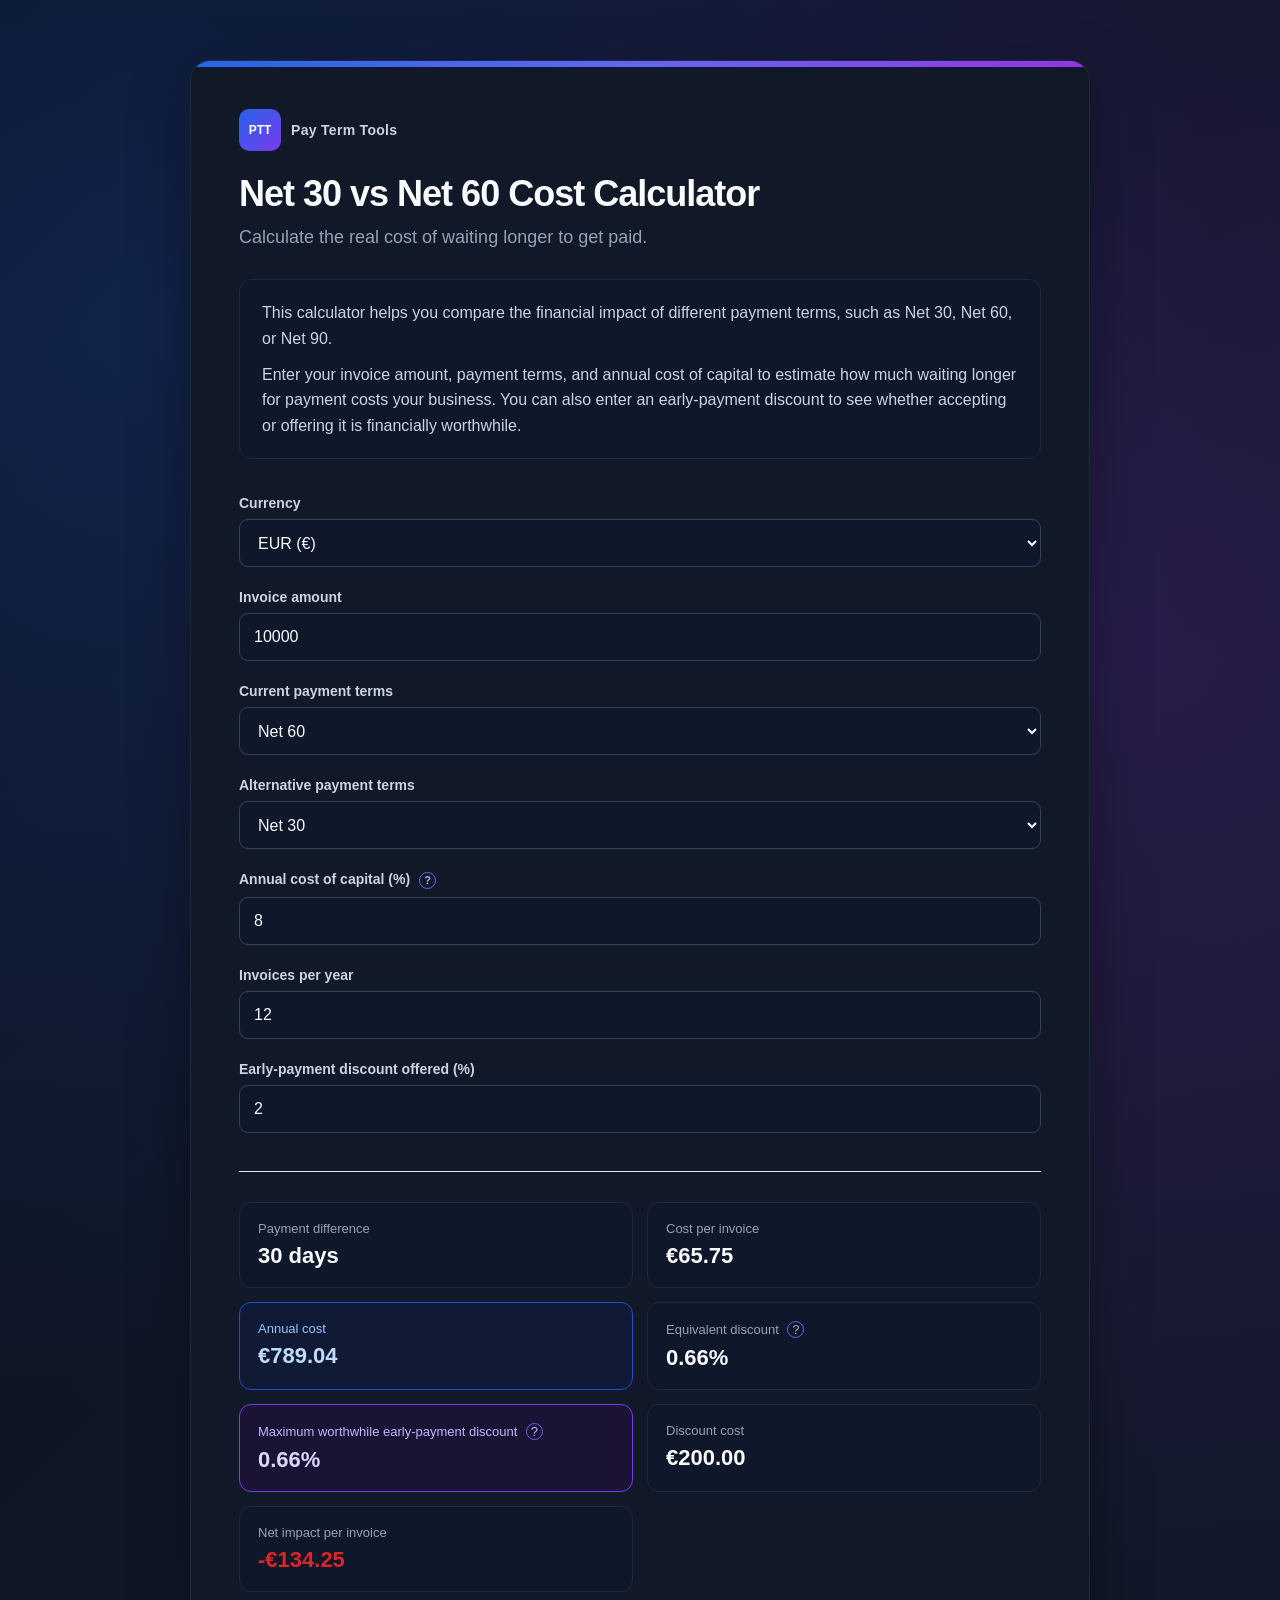
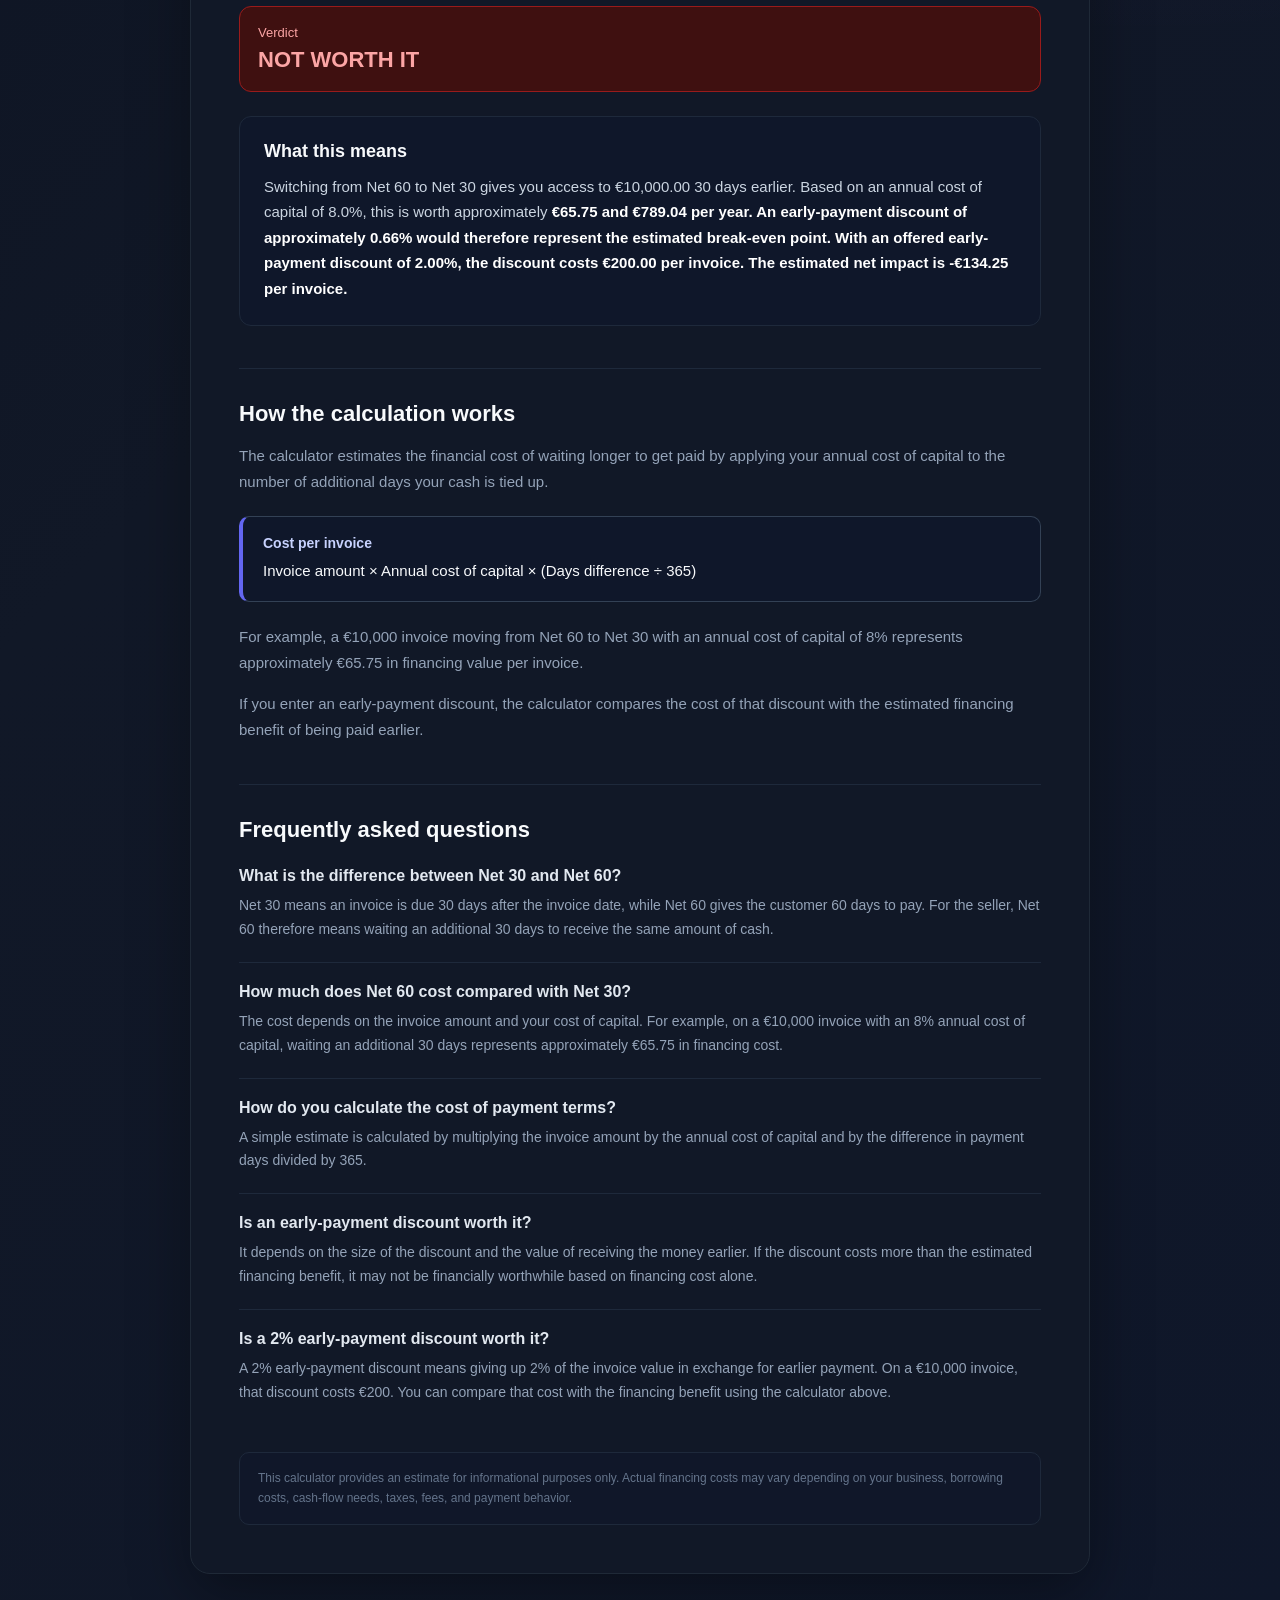
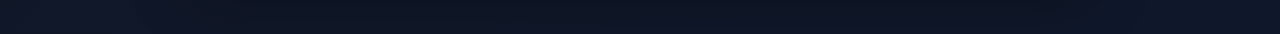
==== index.html @ a427278c "Initial PTT release" ====
<!DOCTYPE html>
<html lang="en">

<head>
    <meta charset="UTF-8">

    <meta
        name="viewport"
        content="width=device-width, initial-scale=1.0"
    >

    <title>
        Net 30 vs Net 60 Cost Calculator | Payment Terms Calculator
    </title>

    <meta
        name="description"
        content="Compare Net 30, Net 60, Net 90 and custom payment terms. Calculate financing cost, annual impact, early-payment discount break-even points, and whether a discount is worth it."
    >

    <meta name="robots" content="index, follow">

    <!-- Add canonical URL after deployment -->

    <meta
        property="og:title"
        content="Net 30 vs Net 60 Cost Calculator"
    >

    <meta
        property="og:description"
        content="Calculate the real cost of longer payment terms and compare early-payment discounts."
    >

    <meta property="og:type" content="website">

    <link rel="icon" type="image/svg+xml" href="favicon.svg">

    <link rel="stylesheet" href="style.css">
</head>

<body>

    <main class="page-container">

        <div class="brand">
            <span class="brand-mark">PTT</span>
            <span class="brand-name">Pay Term Tools</span>
        </div>

        <h1>Net 30 vs Net 60 Cost Calculator</h1>

        <p class="subtitle">
            Calculate the real cost of waiting longer to get paid.
        </p>

        <div class="calculator-intro">
            <p>
                This calculator helps you compare the financial impact of different
                payment terms, such as Net 30, Net 60, or Net 90.
            </p>

            <p>
                Enter your invoice amount, payment terms, and annual cost of capital
                to estimate how much waiting longer for payment costs your business.
                You can also enter an early-payment discount to see whether accepting
                or offering it is financially worthwhile.
            </p>
        </div>

        <div class="field">
            <label for="currency">Currency</label>

            <select id="currency">
                <option value="€" selected>EUR (€)</option>
                <option value="$">USD ($)</option>
                <option value="£">GBP (£)</option>
            </select>
        </div>

        <div class="field">
            <label for="invoiceAmount">Invoice amount</label>

            <input
                type="number"
                id="invoiceAmount"
                value="10000"
                min="0"
                step="100"
            >
        </div>

        <div class="field">
            <label for="currentTerms">
                Current payment terms
            </label>

            <select id="currentTerms">
                <option value="15">Net 15</option>
                <option value="30">Net 30</option>
                <option value="45">Net 45</option>
                <option value="60" selected>Net 60</option>
                <option value="90">Net 90</option>
                <option value="custom">Custom</option>
            </select>

            <input
                type="number"
                id="currentTermsCustom"
                placeholder="Enter number of days"
                min="0"
                style="display: none; margin-top: 10px;"
            >
        </div>

        <div class="field">
            <label for="alternativeTerms">
                Alternative payment terms
            </label>

            <select id="alternativeTerms">
                <option value="15">Net 15</option>
                <option value="30" selected>Net 30</option>
                <option value="45">Net 45</option>
                <option value="60">Net 60</option>
                <option value="90">Net 90</option>
                <option value="custom">Custom</option>
            </select>

            <input
                type="number"
                id="alternativeTermsCustom"
                placeholder="Enter number of days"
                min="0"
                style="display: none; margin-top: 10px;"
            >
        </div>

        <div class="field">
            <label for="capitalCost">
                Annual cost of capital (%)

                <span class="tooltip">
                    ?
                    <span class="tooltip-text">
                        Your estimated annual cost of financing or using capital.
                        For example, enter 8 if your annual cost of capital is 8%.
                    </span>
                </span>
            </label>

            <input
                type="number"
                id="capitalCost"
                value="8"
                min="0"
                step="0.1"
            >
        </div>

        <div class="field">
            <label for="invoicesPerYear">
                Invoices per year
            </label>

            <input
                type="number"
                id="invoicesPerYear"
                value="12"
                min="1"
                step="1"
            >
        </div>

        <div class="field">
            <label for="offeredDiscount">
                Early-payment discount offered (%)
            </label>

            <input
                type="number"
                id="offeredDiscount"
                value="2"
                min="0"
                step="0.1"
            >
        </div>

        <section id="results">

            <div class="result">
                <span>Payment difference</span>
                <strong id="daysResult">30 days</strong>
            </div>

            <div class="result">
                <span>Cost per invoice</span>
                <strong id="invoiceCostResult">€65.75</strong>
            </div>

            <div class="result highlight-result">
                <span>Annual cost</span>
                <strong id="annualCostResult">€789.04</strong>
            </div>

            <div class="result">
                <span>
                    Equivalent discount

                    <span class="tooltip">
                        ?
                        <span class="tooltip-text">
                            The percentage of the invoice value represented by the financial
                            benefit or cost of the difference in payment timing.
                        </span>
                    </span>
                </span>
                <strong id="discountResult">0.66%</strong>
            </div>

            <div class="result discount-highlight">
                <span>
                    Maximum worthwhile early-payment discount

                    <span class="tooltip">
                        ?
                        <span class="tooltip-text">
                            The estimated break-even discount. A larger discount would cost
                            more than the financing benefit of receiving payment earlier.
                        </span>
                    </span>
                </span>
                <strong id="maxDiscountResult">0.66%</strong>
            </div>

            <div class="result">
                <span>Discount cost</span>
                <strong id="discountCostResult">€0.00</strong>
            </div>

            <div class="result">
                <span>Net impact per invoice</span>
                <strong id="netImpactResult">€0.00</strong>
            </div>

            <div class="result verdict-row">
                <span>Verdict</span>
                <strong id="verdictResult">—</strong>
            </div>

            <div id="summary" class="summary-box">
                <h2>What this means</h2>
                <p id="summaryText"></p>
            </div>

        </section>
            <section class="how-it-works">

                <h2>How the calculation works</h2>

                <p>
                    The calculator estimates the financial cost of waiting longer to get paid
                    by applying your annual cost of capital to the number of additional days
                    your cash is tied up.
                </p>

                <div class="formula-box">
                    <strong>Cost per invoice</strong>

                    <span>
                        Invoice amount × Annual cost of capital × (Days difference ÷ 365)
                    </span>
                </div>

                <p>
                    For example, a €10,000 invoice moving from Net 60 to Net 30 with an
                    annual cost of capital of 8% represents approximately €65.75 in financing
                    value per invoice.
                </p>

                <p>
                    If you enter an early-payment discount, the calculator compares the cost
                    of that discount with the estimated financing benefit of being paid earlier.
                </p>

            </section>

            <section class="faq">

                <h2>Frequently asked questions</h2>

                <div class="faq-item">
                    <h3>What is the difference between Net 30 and Net 60?</h3>

                    <p>
                        Net 30 means an invoice is due 30 days after the invoice date,
                        while Net 60 gives the customer 60 days to pay. For the seller,
                        Net 60 therefore means waiting an additional 30 days to receive
                        the same amount of cash.
                    </p>
                </div>

                <div class="faq-item">
                    <h3>How much does Net 60 cost compared with Net 30?</h3>

                    <p>
                        The cost depends on the invoice amount and your cost of capital.
                        For example, on a €10,000 invoice with an 8% annual cost of capital,
                        waiting an additional 30 days represents approximately €65.75
                        in financing cost.
                    </p>
                </div>

                <div class="faq-item">
                    <h3>How do you calculate the cost of payment terms?</h3>

                    <p>
                        A simple estimate is calculated by multiplying the invoice amount
                        by the annual cost of capital and by the difference in payment days
                        divided by 365.
                    </p>
                </div>

                <div class="faq-item">
                    <h3>Is an early-payment discount worth it?</h3>

                    <p>
                        It depends on the size of the discount and the value of receiving
                        the money earlier. If the discount costs more than the estimated
                        financing benefit, it may not be financially worthwhile based on
                        financing cost alone.
                    </p>
                </div>

                <div class="faq-item">
                    <h3>Is a 2% early-payment discount worth it?</h3>

                    <p>
                        A 2% early-payment discount means giving up 2% of the invoice value
                        in exchange for earlier payment. On a €10,000 invoice, that discount
                        costs €200. You can compare that cost with the financing benefit
                        using the calculator above.
                    </p>
                </div>

            </section>

            <p class="disclaimer">
                This calculator provides an estimate for informational purposes only.
                Actual financing costs may vary depending on your business, borrowing costs,
                cash-flow needs, taxes, fees, and payment behavior.
            </p>
    </main>

    <script src="script.js"></script>

    <script type="application/ld+json">
    {
    "@context": "https://schema.org",
    "@type": "FAQPage",
    "mainEntity": [
        {
        "@type": "Question",
        "name": "What is the difference between Net 30 and Net 60?",
        "acceptedAnswer": {
            "@type": "Answer",
            "text": "Net 30 means an invoice is due 30 days after the invoice date, while Net 60 gives the customer 60 days to pay. For the seller, Net 60 means waiting an additional 30 days to receive the same amount of cash."
        }
        },
        {
        "@type": "Question",
        "name": "How much does Net 60 cost compared with Net 30?",
        "acceptedAnswer": {
            "@type": "Answer",
            "text": "The cost depends on the invoice amount and your cost of capital. For example, on a €10,000 invoice with an 8% annual cost of capital, waiting an additional 30 days represents approximately €65.75 in financing cost."
        }
        },
        {
        "@type": "Question",
        "name": "How do you calculate the cost of payment terms?",
        "acceptedAnswer": {
            "@type": "Answer",
            "text": "A simple estimate is calculated by multiplying the invoice amount by the annual cost of capital and by the difference in payment days divided by 365."
        }
        },
        {
        "@type": "Question",
        "name": "Is an early-payment discount worth it?",
        "acceptedAnswer": {
            "@type": "Answer",
            "text": "It depends on the size of the discount and the value of receiving the money earlier. If the discount costs more than the estimated financing benefit, it may not be financially worthwhile based on financing cost alone."
        }
        },
        {
        "@type": "Question",
        "name": "Is a 2% early-payment discount worth it?",
        "acceptedAnswer": {
            "@type": "Answer",
            "text": "On a €10,000 invoice, a 2% discount costs €200. Whether it is worthwhile depends on whether the financing benefit of receiving payment earlier is greater than that €200 cost."
        }
        }
    ]
    }
    </script>

</body>

</html>
---- style.css ----
* {
    box-sizing: border-box;
}

body {
    margin: 0;
    min-height: 100vh;

    font-family: Arial, sans-serif;

    color: #e5e7eb;

    background:
        radial-gradient(
            circle at 10% 10%,
            rgba(37, 99, 235, 0.20),
            transparent 35%
        ),
        radial-gradient(
            circle at 90% 20%,
            rgba(147, 51, 234, 0.18),
            transparent 35%
        ),
        linear-gradient(
            135deg,
            #0b1120 0%,
            #111827 50%,
            #0f172a 100%
        );
}
.page-container {
    width: calc(100% - 40px);
    max-width: 900px;

    margin: 60px auto;
    padding: 48px;

    background: #111827;

    border: 1px solid #1f2937;
    border-radius: 20px;

    box-shadow:
        0 20px 60px rgba(0, 0, 0, 0.35);

    position: relative;
    overflow: hidden;
}

.page-container::before {
    content: "";

     position: absolute;

    top: 0;
    left: 0;

    width: 100%;
    height: 6px;

    background: linear-gradient(
        90deg,
        #2563eb 0%,
        #6366f1 50%,
        #9333ea 100%
    );
}

h1 {
    margin: 0 0 10px;

    font-size: 36px;
    line-height: 1.15;

    letter-spacing: -1px;

    color: #f8fafc;
}

.subtitle {
    margin: 0 0 28px;

    color: #94a3b8;

    font-size: 18px;
    line-height: 1.5;
}

.field {
    margin-bottom: 22px;
}

label {
    display: block;

    margin-bottom: 8px;

    color: #cbd5e1;

    font-size: 14px;
    font-weight: 600;
}

input,
select {
    width: 100%;
    height: 48px;

    padding: 0 14px;

    background: #0f172a;

    border: 1px solid #334155;
    border-radius: 9px;

    color: #f8fafc;

    font-size: 16px;

    transition:
        border-color 0.15s ease,
        box-shadow 0.15s ease;
}

input:focus,
select:focus {
    outline: none;

    border-color: #6366f1;

    box-shadow:
        0 0 0 3px rgba(99, 102, 241, 0.18);
}

button {
    width: 100%;

    padding: 14px;

    margin-top: 10px;

    border: none;
    border-radius: 8px;

    background: #2563eb;
    color: white;

    font-size: 16px;
    font-weight: bold;

    cursor: pointer;
}

button:hover {
    background: #1d4ed8;
}

#results {
    display: grid;

    grid-template-columns:
        repeat(2, minmax(0, 1fr));

    gap: 14px;

    margin-top: 38px;
    padding-top: 30px;

    border-top: 1px solid #e2e8f0;
}

.result {
    display: flex;
    flex-direction: column;

    gap: 7px;

    padding: 18px;

    background: #0f172a;

    border: 1px solid #1e293b;
    border-radius: 12px;
}

.result span {
    color: #94a3b8;

    font-size: 13px;
    font-weight: 500;
}

.result strong {
    color: #f8fafc;

    font-size: 22px;
    font-weight: 700;
}

.calculator-intro {
    margin-bottom: 36px;
    padding: 20px 22px;

    background: #0f172a;

    border: 1px solid #1e293b;
    border-radius: 12px;
}

.calculator-intro p {
    margin: 0 0 10px 0;

    color: #cbd5e1;
    line-height: 1.6;
}

.calculator-intro p:last-child {
    margin-bottom: 0;
}

.summary-box {
    grid-column: 1 / -1;

    margin-top: 10px;
    padding: 24px;

    background: #0f172a;

    border: 1px solid #1e293b;
    border-radius: 12px;
}

.summary-box h2 {
    margin: 0 0 12px;

    color: #f8fafc;

    font-size: 18px;
    font-weight: 700;
}

.summary-box p {
    margin: 0;

    color: #cbd5e1;

    font-size: 15px;
    line-height: 1.7;
}

.summary-box strong {
    color: #ffffff;
}

.verdict-row {
    grid-column: 1 / -1;
}

.tooltip {
    position: relative;

    display: inline-flex;
    align-items: center;
    justify-content: center;

    width: 17px;
    height: 17px;

    margin-left: 5px;

    border: 1px solid #6366f1;
    border-radius: 50%;

    color: #a5b4fc;

    font-size: 11px;
    font-weight: 700;

    cursor: help;
}

.tooltip-text {
    position: absolute;

    z-index: 100;

    left: 50%;
    bottom: calc(100% + 10px);

    width: 260px;

    padding: 12px 14px;

    background: #020617;

    border: 1px solid #334155;
    border-radius: 8px;

    color: #cbd5e1;

    font-size: 12px;
    font-weight: 400;
    line-height: 1.5;

    text-align: left;

    opacity: 0;
    visibility: hidden;

    transform:
        translateX(-50%)
        translateY(5px);

    transition:
        opacity 0.15s ease,
        transform 0.15s ease,
        visibility 0.15s ease;

    pointer-events: none;

    box-shadow:
        0 10px 30px rgba(0, 0, 0, 0.35);
}

.tooltip:hover .tooltip-text {
    opacity: 1;
    visibility: visible;

    transform:
        translateX(-50%)
        translateY(0);
}

.tooltip:hover {
    background: #4f46e5;
    border-color: #818cf8;

    color: #ffffff;
}

.how-it-works {
    margin-top: 42px;
    padding-top: 32px;

    border-top: 1px solid #1e293b;
}

.how-it-works h2 {
    margin: 0 0 16px;

    color: #f8fafc;

    font-size: 22px;
    font-weight: 700;
}

.how-it-works p {
    margin: 0 0 16px;

    color: #94a3b8;

    font-size: 15px;
    line-height: 1.7;
}

.formula-box {
    display: flex;
    flex-direction: column;

    gap: 8px;

    margin: 22px 0;
    padding: 18px 20px;

    background: #0f172a;

    border: 1px solid #334155;
    border-left: 4px solid #6366f1;
    border-radius: 10px;
}

.formula-box strong {
    color: #c7d2fe;

    font-size: 14px;
}

.formula-box span {
    color: #f8fafc;

    font-size: 15px;
    line-height: 1.6;
}

.disclaimer {
    margin: 28px 0 0;
    padding: 16px 18px;

    background: rgba(15, 23, 42, 0.55);

    border: 1px solid #1e293b;
    border-radius: 10px;

    color: #64748b;

    font-size: 12px;
    line-height: 1.6;
}

.faq {
    margin-top: 42px;
    padding-top: 32px;

    border-top: 1px solid #1e293b;
}

.faq h2 {
    margin: 0 0 24px;

    color: #f8fafc;

    font-size: 22px;
    font-weight: 700;
}

.faq-item {
    padding: 20px 0;

    border-bottom: 1px solid #1e293b;
}

.faq-item:first-of-type {
    padding-top: 0;
}

.faq-item:last-child {
    border-bottom: none;
}

.faq-item h3 {
    margin: 0 0 9px;

    color: #e2e8f0;

    font-size: 16px;
    font-weight: 600;
}

.faq-item p {
    margin: 0;

    color: #94a3b8;

    font-size: 14px;
    line-height: 1.7;
}

.brand {
    display: flex;
    align-items: center;
    gap: 10px;

    margin-bottom: 22px;
}

.brand-mark {
    display: inline-flex;
    align-items: center;
    justify-content: center;

    width: 42px;
    height: 42px;

    border-radius: 10px;

    background: linear-gradient(
        135deg,
        #2563eb,
        #7c3aed
    );

    color: white;

    font-size: 12px;
    font-weight: 800;
}

.brand-name {
    color: #cbd5e1;

    font-size: 14px;
    font-weight: 600;

    letter-spacing: 0.3px;
}

@media (max-width: 650px) {

    .page-container {
        width: calc(100% - 24px);

        margin: 20px auto;
        padding: 24px;

        border-radius: 14px;
    }

    h1 {
        font-size: 29px;
    }

    .subtitle {
        font-size: 16px;
    }

    .fields-grid {
        grid-template-columns: 1fr;
        gap: 0;
    }

    #results {
        grid-template-columns: 1fr;
    }
}

.verdict-row {
    grid-column: 1 / -1;

    transition:
        background 0.2s ease,
        border-color 0.2s ease;
}

.verdict-row.verdict-good {
    background: #052e1b;
    border-color: #166534;
}

.verdict-row.verdict-good span,
.verdict-row.verdict-good strong {
    color: #86efac;
}

.verdict-row.verdict-bad {
    background: #3f1010;
    border-color: #991b1b;
}

.verdict-row.verdict-bad span,
.verdict-row.verdict-bad strong {
    color: #fca5a5;
}

.verdict-row.verdict-neutral {
    background: #3a2a05;
    border-color: #92400e;
}

.verdict-row.verdict-neutral span,
.verdict-row.verdict-neutral strong {
    color: #fde68a;
}

.positive-value {
    color: #16a34a !important;
}

.negative-value {
    color: #dc2626 !important;
}

.neutral-value {
    color: #64748b !important;
}

.highlight-result {
    background: #101a35;
    border-color: #1d4ed8;
}

.highlight-result span {
    color: #93c5fd;
}

.highlight-result strong {
    color: #bfdbfe;
}

.discount-highlight {
    background: #1a1333;
    border-color: #7c3aed;
}

.discount-highlight span {
    color: #c4b5fd;
}

.discount-highlight strong {
    color: #ddd6fe;
}

.result {
    transition:
        transform 0.18s ease,
        box-shadow 0.18s ease,
        border-color 0.18s ease;
}
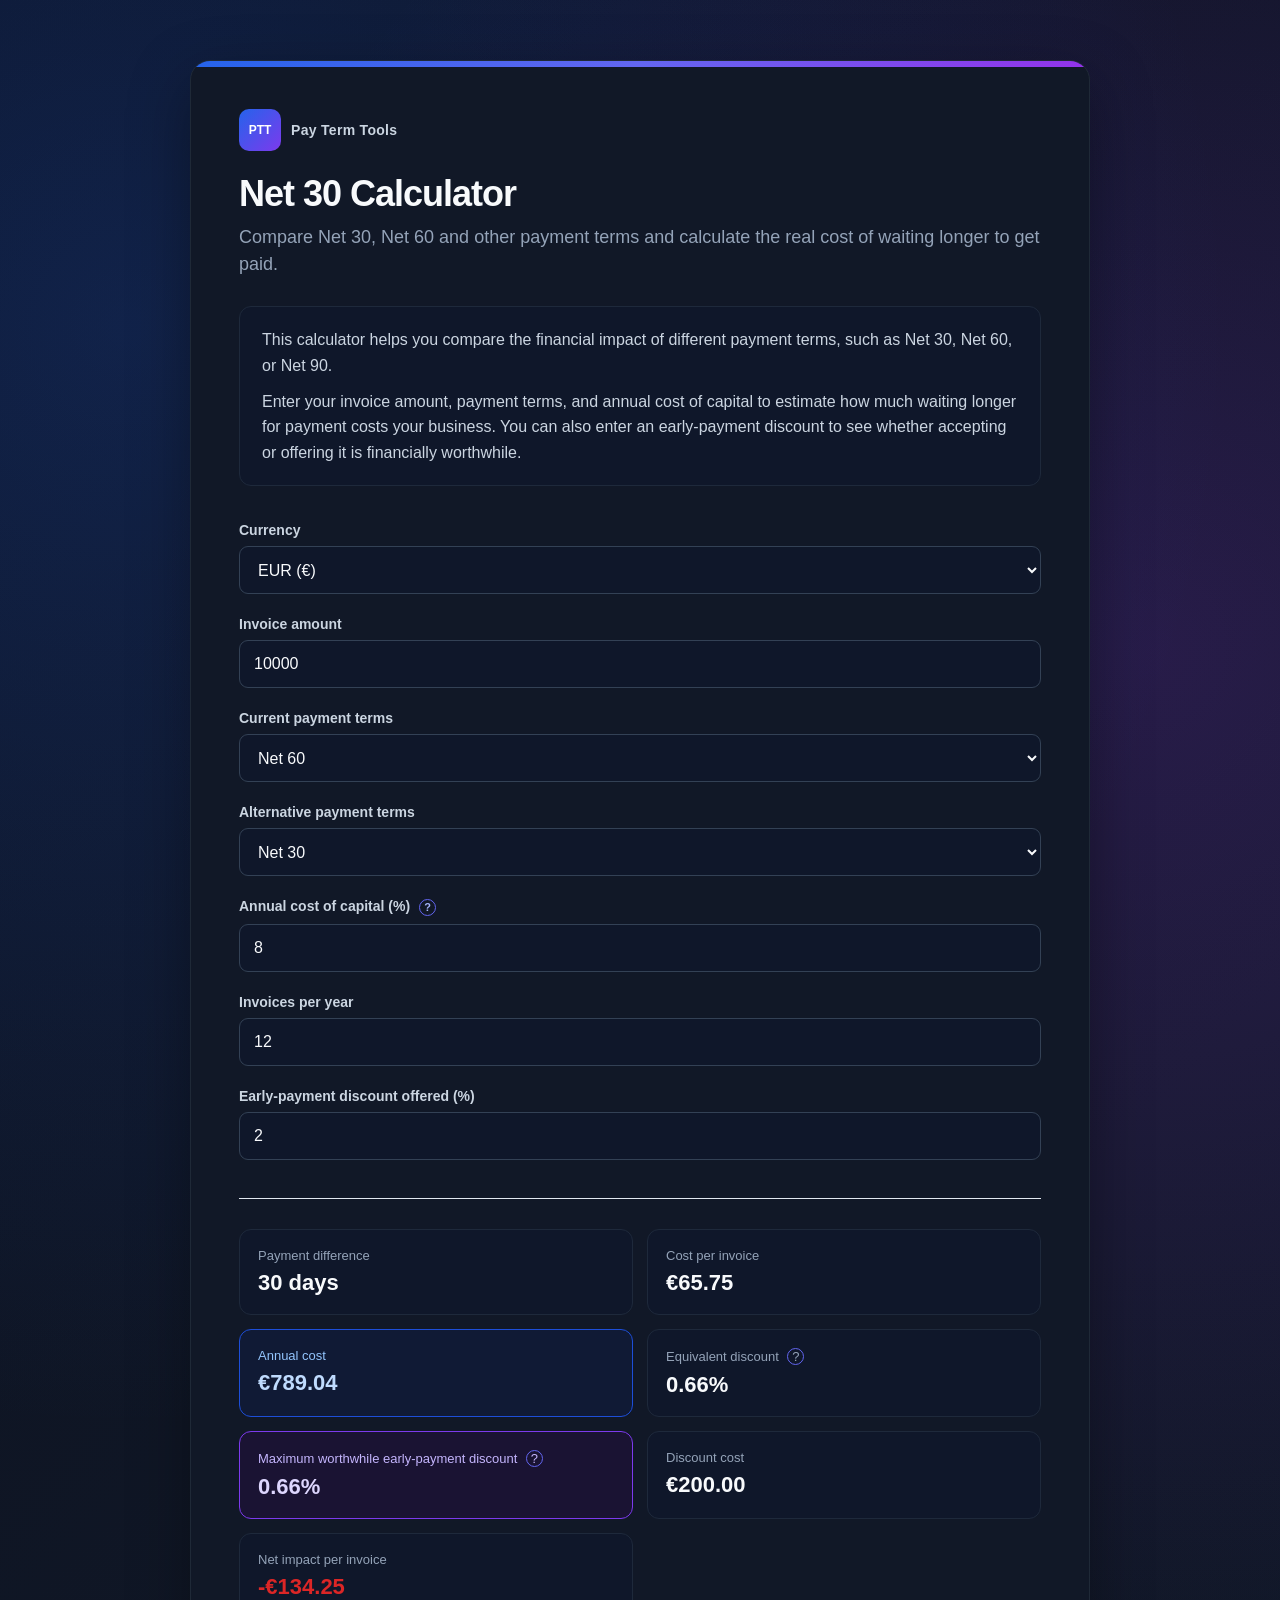
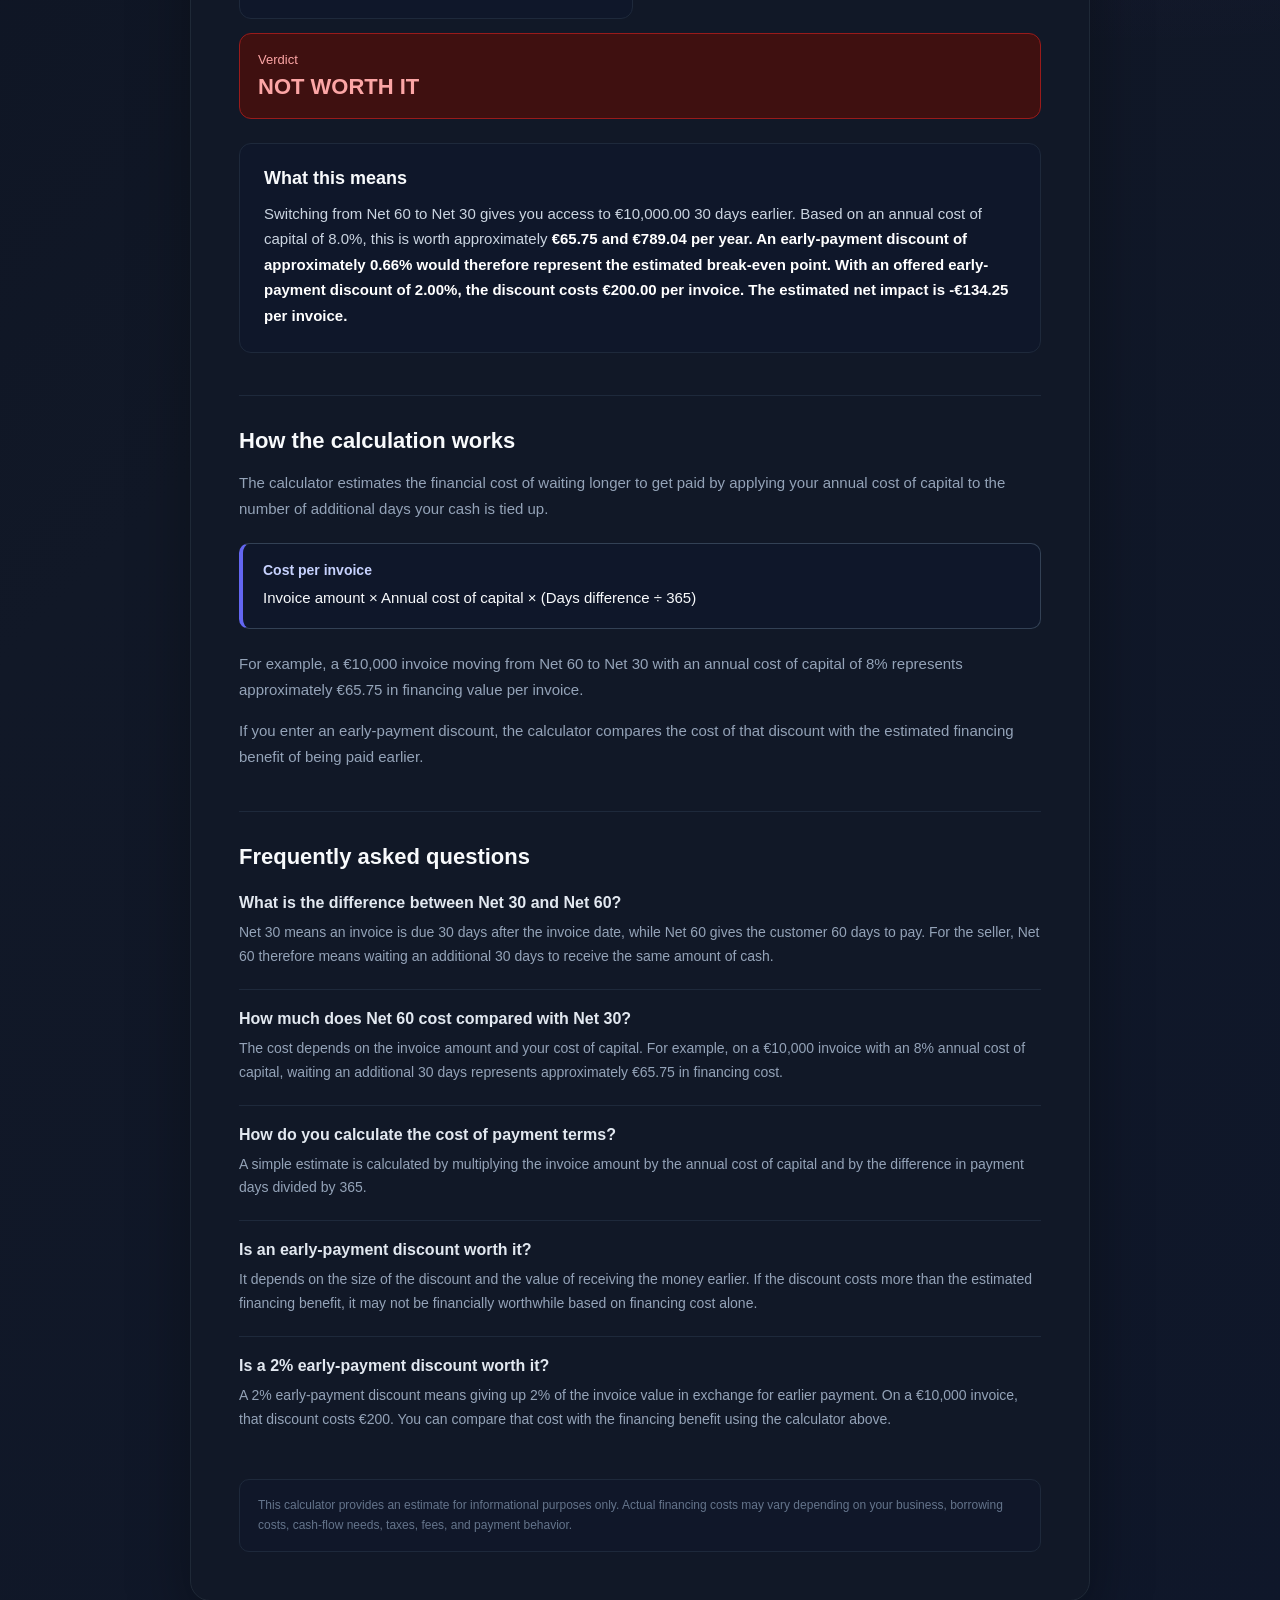
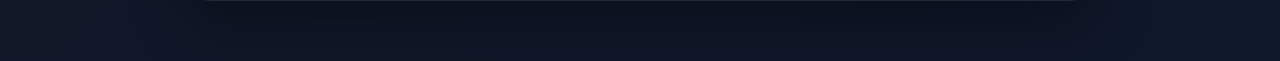
==== commit 36636a79: "Optimize page for Net 30 Calculator" ====
--- a/index.html
+++ b/index.html
@@ -3,6 +3,8 @@
 
 <head>
     <meta charset="UTF-8">
+
+    <meta name="google-site-verification" content="IfhxA9hfQF1MRSqTzawrH9aX5BIvWT-FsqYglYXno74" />
 
     <meta
         name="viewport"
@@ -10,29 +12,33 @@
     >
 
     <title>
-        Net 30 vs Net 60 Cost Calculator | Payment Terms Calculator
+        Net 30 Calculator – Compare Net 30 vs Net 60 Costs
     </title>
 
     <meta
         name="description"
-        content="Compare Net 30, Net 60, Net 90 and custom payment terms. Calculate financing cost, annual impact, early-payment discount break-even points, and whether a discount is worth it."
+        content="Free Net 30 calculator to compare Net 30, Net 60 and other payment terms. Calculate payment timing, financing cost and early-payment value."
     >
 
     <meta name="robots" content="index, follow">
 
-    <!-- Add canonical URL after deployment -->
+    <link rel="canonical" href="https://ptt.machinbiduledu00.workers.dev/">
 
     <meta
         property="og:title"
-        content="Net 30 vs Net 60 Cost Calculator"
+        content="Net 30 Calculator – Compare Net 30 vs Net 60 Costs"
     >
 
     <meta
         property="og:description"
-        content="Calculate the real cost of longer payment terms and compare early-payment discounts."
+        content="Free Net 30 calculator to compare Net 30, Net 60 and other payment terms and calculate the financial impact of getting paid earlier or later."
     >
 
     <meta property="og:type" content="website">
+
+    <meta property="og:url" content="https://ptt.machinbiduledu00.workers.dev/">
+
+    <meta property="og:site_name" content="PTT">
 
     <link rel="icon" type="image/svg+xml" href="favicon.svg">
 
@@ -48,10 +54,10 @@
             <span class="brand-name">Pay Term Tools</span>
         </div>
 
-        <h1>Net 30 vs Net 60 Cost Calculator</h1>
+        <h1>Net 30 Calculator</h1>
 
         <p class="subtitle">
-            Calculate the real cost of waiting longer to get paid.
+            Compare Net 30, Net 60 and other payment terms and calculate the real cost of waiting longer to get paid.
         </p>
 
         <div class="calculator-intro">
@@ -405,4 +411,4 @@
 
 </body>
 
-</html>+</html>
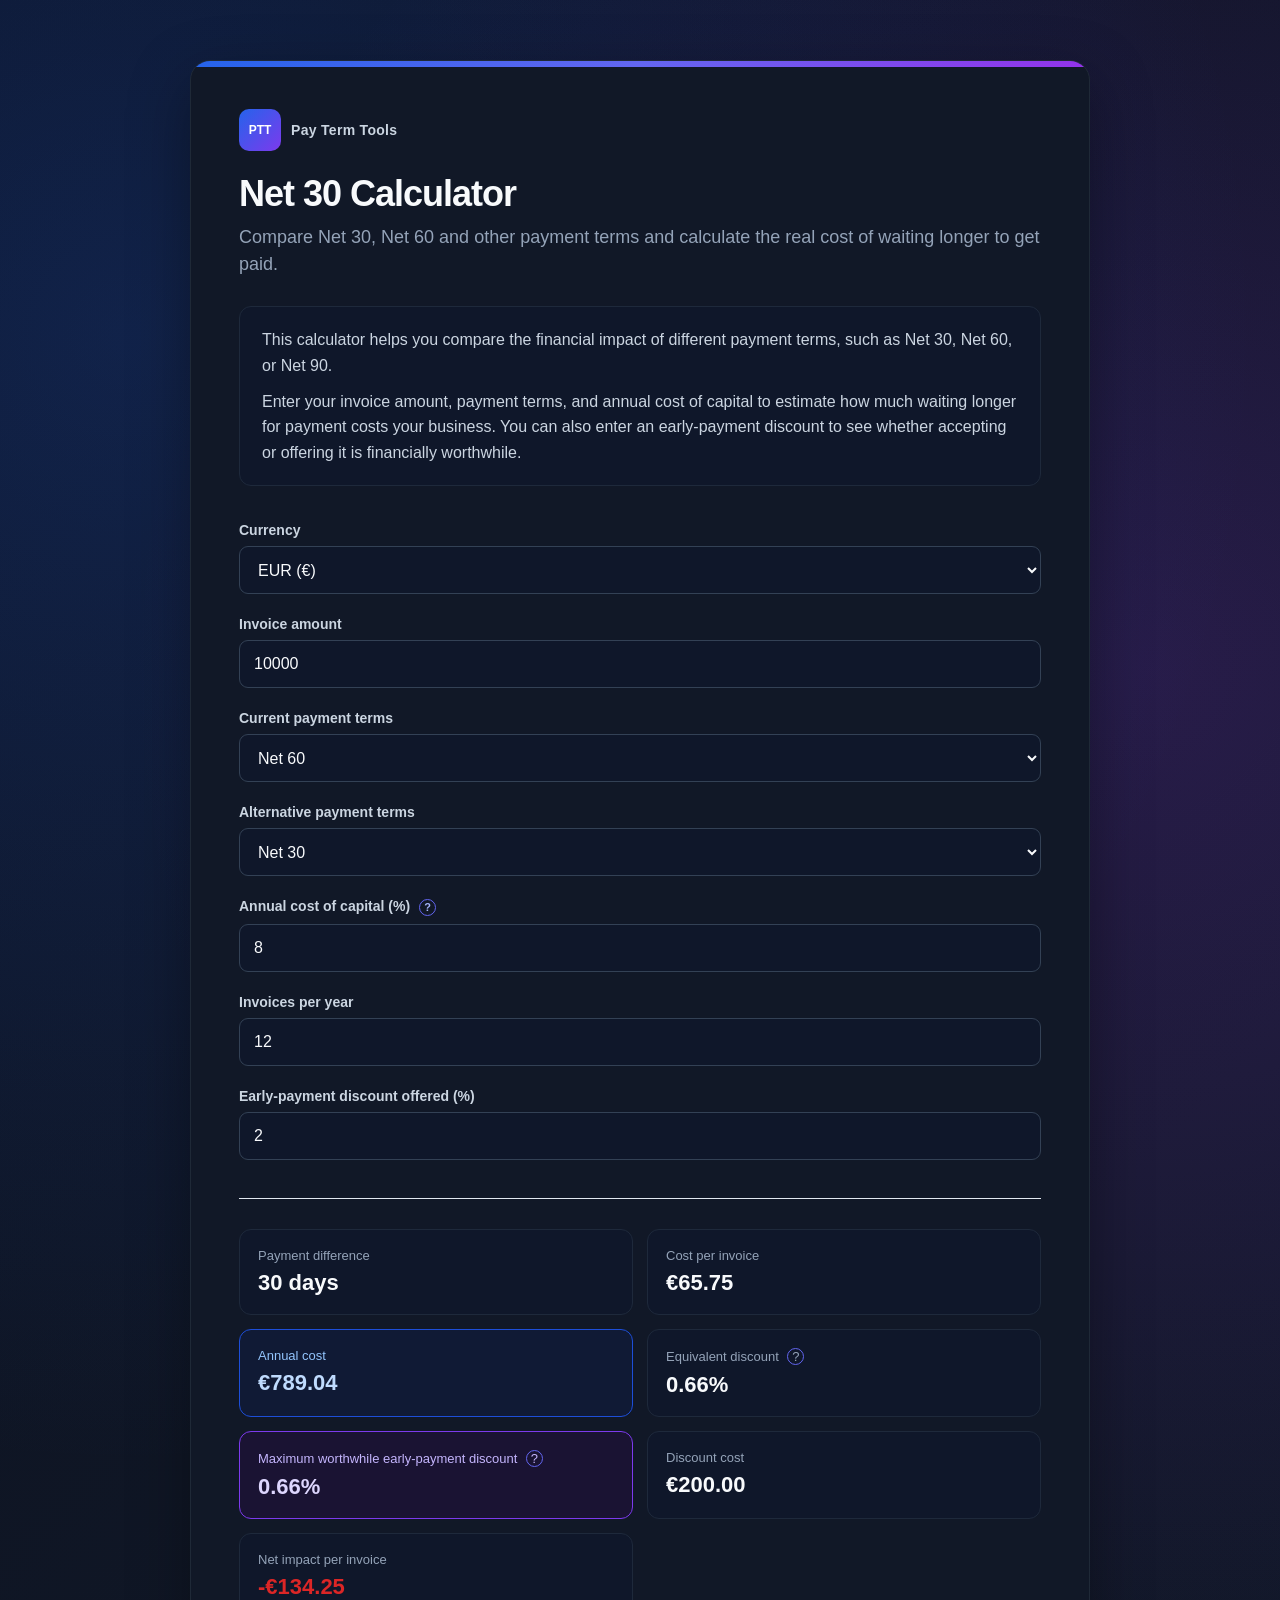
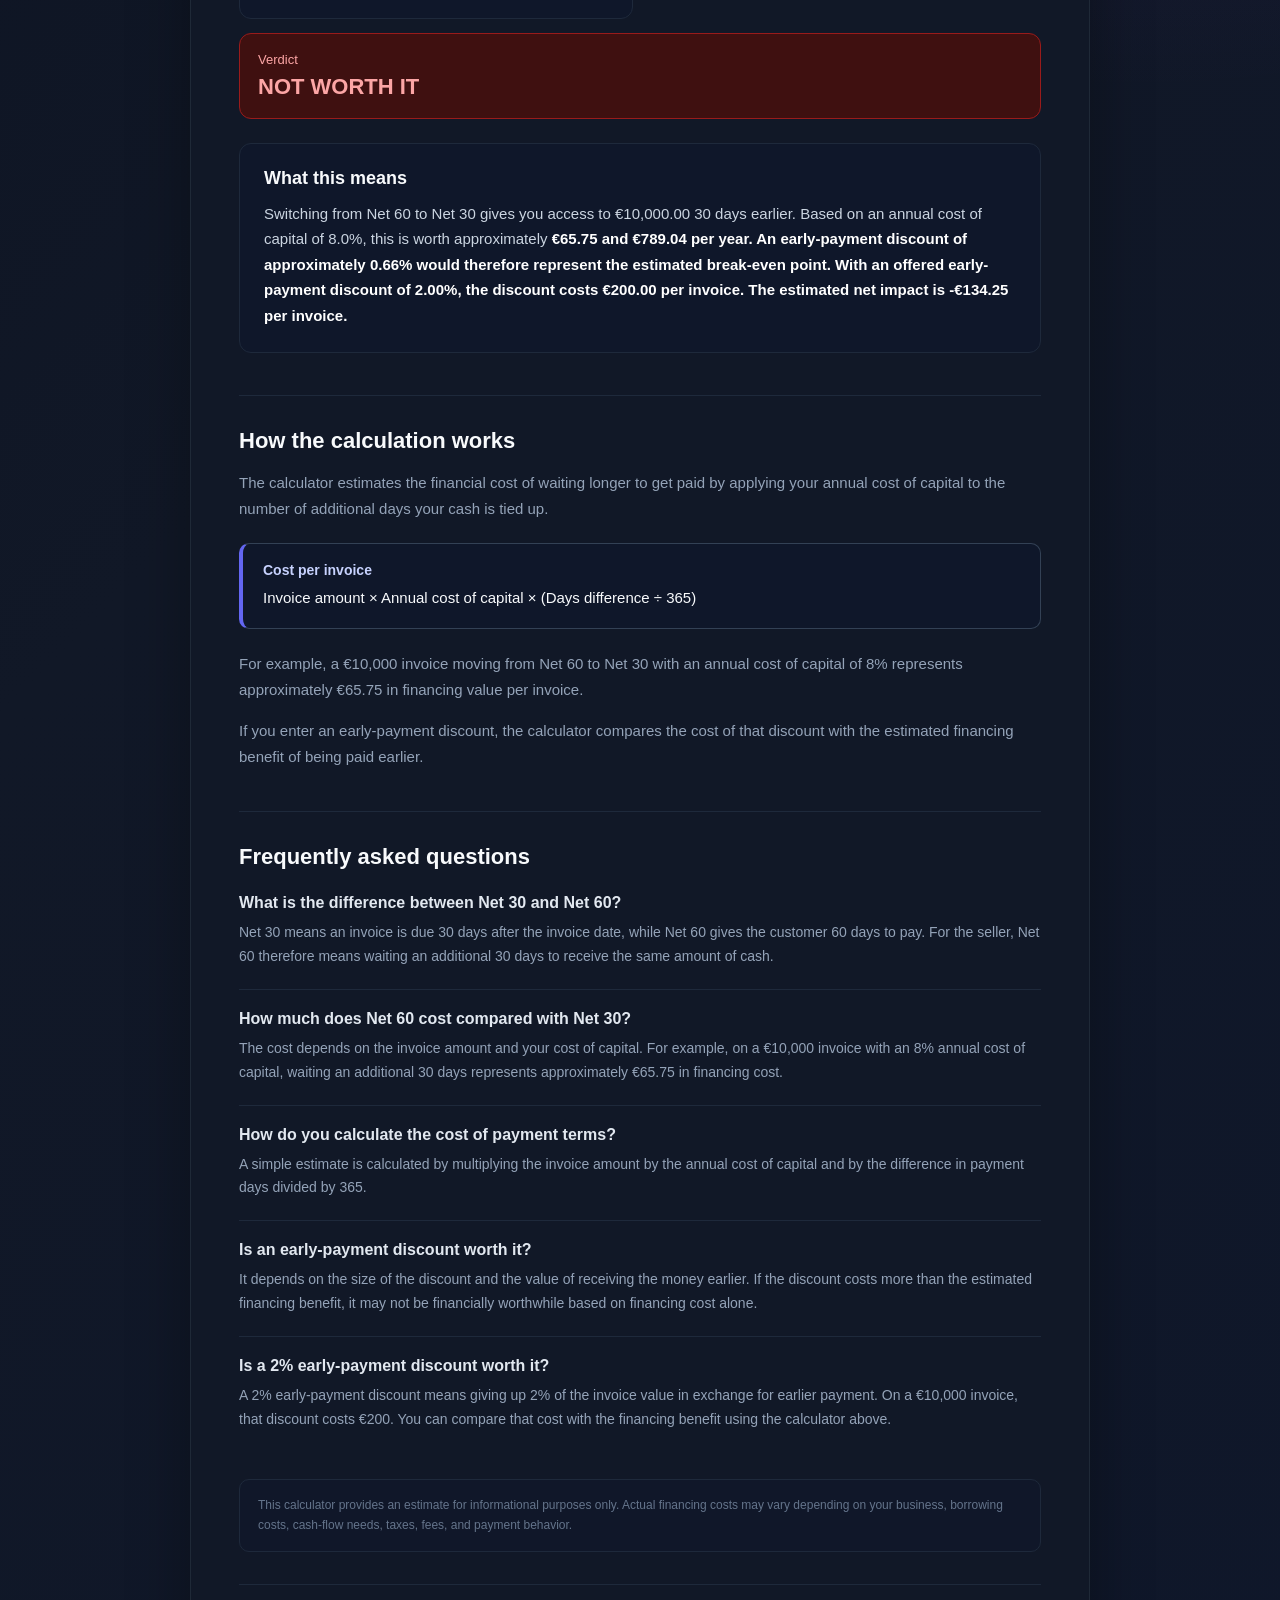
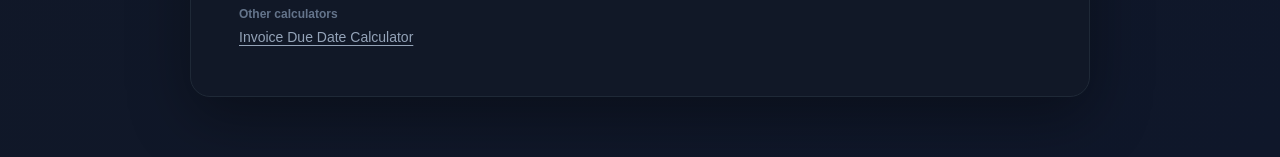
==== commit 8a946b83: "Optimize page for Net 30 Calculator" ====
--- a/index.html
+++ b/index.html
@@ -356,6 +356,11 @@
                 Actual financing costs may vary depending on your business, borrowing costs,
                 cash-flow needs, taxes, fees, and payment behavior.
             </p>
+
+            <nav class="calculator-navigation" aria-label="Other calculators">
+                <span>Other calculators</span>
+                <a href="/invoice-due-date-calculator/index.html/">Invoice Due Date Calculator</a>
+            </nav>
     </main>
 
     <script src="script.js"></script>
--- a/style.css
+++ b/style.css
@@ -494,6 +494,39 @@
     letter-spacing: 0.3px;
 }
 
+.calculator-navigation {
+    display: flex;
+    flex-direction: column;
+    gap: 6px;
+
+    margin-top: 32px;
+    padding-top: 22px;
+
+    border-top: 1px solid #1e293b;
+}
+
+.calculator-navigation span {
+    color: #64748b;
+
+    font-size: 12px;
+    font-weight: 600;
+}
+
+.calculator-navigation a {
+    width: fit-content;
+
+    color: #94a3b8;
+
+    font-size: 14px;
+    line-height: 1.5;
+    text-decoration: underline;
+    text-underline-offset: 3px;
+}
+
+.calculator-navigation a:hover {
+    color: #cbd5e1;
+}
+
 @media (max-width: 650px) {
 
     .page-container {
@@ -604,4 +637,4 @@
         transform 0.18s ease,
         box-shadow 0.18s ease,
         border-color 0.18s ease;
-}+}
